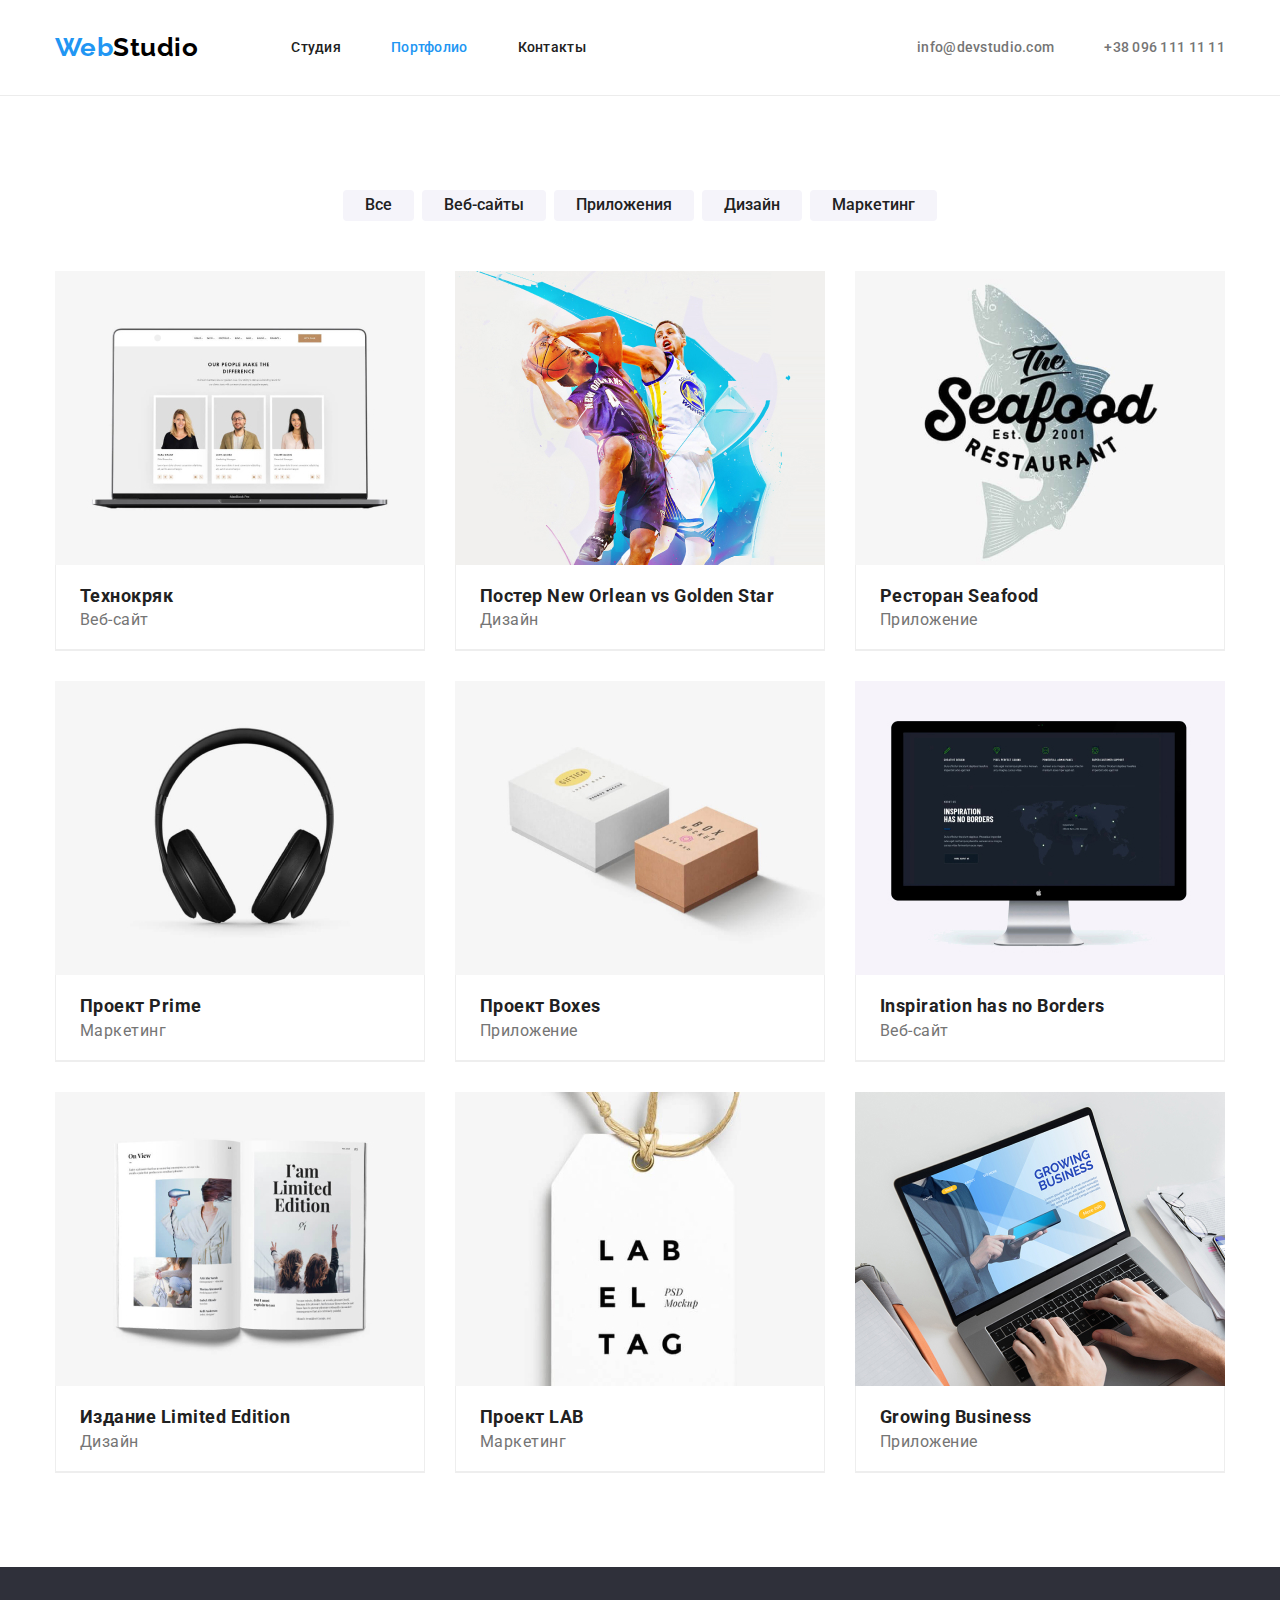
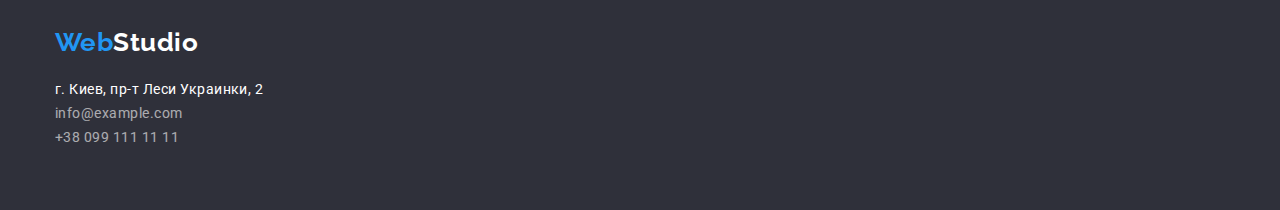
==== portfolio.html @ 5f42cff3 "Initial commit" ====
<!DOCTYPE html>
<html lang="en">
  <head>
    <meta charset="UTF-8" />
    <meta http-equiv="X-UA-Compatible" content="IE=edge" />
    <meta name="viewport" content="width=device-width, initial-scale=1.0" />

    <title>Студия</title>

    <link rel="preconnect" href="https://fonts.googleapis.com" />
    <link rel="preconnect" href="https://fonts.gstatic.com" crossorigin />
    <link
      href="https://fonts.googleapis.com/css2?family=Montserrat+Alternates:ital,wght@0,400;1,700&family=Raleway:wght@700&family=Roboto:wght@400;500;700;900&display=swap"
      rel="stylesheet"
    />

    <link rel="stylesheet" href="./style.css" />

    <link
      rel="stylesheet"
      href="https://cdnjs.cloudflare.com/ajax/libs/modern-normalize/1.1.0/modern-normalize.min.css"
    />

    <link rel="stylesheet" href="./css/style.css" />
  </head>

  <body>
    <header class="navigation">
      <div class="container logo-container">
        <a href="#" class="logo"><span class="text-blue">Web</span>Studio</a>
        <nav class="site-nav">
          <ul class="nav-list">
            <li class="nav-item">
              <a class="nav-link" href="./index.html">Студия</a>
            </li>
            <li class="nav-item">
              <a class="nav-link current" href="./portfolio.html">Портфолио</a>
            </li>
            <li class="nav-item">
              <a href="#" class="nav-link">Контакты</a>
            </li>
          </ul>
        </nav>
        <ul class="contact-list">
          <li class="contact-item space">
            <a class="nav-contact" href="mailto:info@devstudio.com"
              >info@devstudio.com</a
            >
          </li>
          <li class="contact-item">
            <a class="nav-contact" href="tel:+380961111111"
              >+38 096 111 11 11</a
            >
          </li>
        </ul>
      </div>
    </header>

    <main>
      <section class="filter section">
        <div class="container">
          <ul class="filter-menu">
            <li class="menu-item">
              <button type="button" class="button-filter">Все</button>
            </li>
            <li class="menu-item">
              <button type="button" class="button-filter">Веб-сайты</button>
            </li>
            <li class="menu-item">
              <button type="button" class="button-filter">Приложения</button>
            </li>
            <li class="menu-item">
              <button type="button" class="button-filter">Дизайн</button>
            </li>
            <li class="menu-item">
              <button type="button" class="button-filter">Маркетинг</button>
            </li>
          </ul>
          <ul class="works">
            <li class="works-item">
              <a href="#">
                <img
                  class="works-picture"
                  src="./images/project1.jpg"
                  width="370"
                  alt="Проект_1"
                />
                <div class="text-wrap">
                  <h2 class="works-title">Технокряк</h2>
                  <p class="works-text">Веб-сайт</p>
                </div>
              </a>
            </li>
            <li class="works-item">
              <a href="#">
                <img
                  class="works-picture"
                  src="./images/project2.jpg"
                  width="370"
                  alt="Проект_2"
                />
                <div class="text-wrap">
                  <h2 class="works-title">
                    Постер <span lang="en">New Orlean vs Golden Star</span>
                  </h2>
                  <p class="works-text">Дизайн</p>
                </div>
              </a>
            </li>
            <li class="works-item">
              <a href="#">
                <img
                  class="works-picture"
                  src="./images/project3.jpg"
                  width="370"
                  alt="Проект_3"
                />
                <div class="text-wrap">
                  <h2 class="works-title">
                    Ресторан <span lang="en">Seafood</span>
                  </h2>
                  <p class="works-text">Приложение</p>
                </div>
              </a>
            </li>
            <li class="works-item">
              <a href="#">
                <img
                  class="works-picture"
                  class="works-picture"
                  src="./images/project4.jpg"
                  width="370"
                  alt="Проект_4"
                />
                <div class="text-wrap">
                  <h2 class="works-title">
                    Проект <span lang="en">Prime</span>
                  </h2>
                  <p class="works-text">Маркетинг</p>
                </div>
              </a>
            </li>
            <li class="works-item">
              <a href="#">
                <img
                  class="works-picture"
                  src="./images/project5.jpg"
                  width="370"
                  alt="Проект_5"
                />
                <div class="text-wrap">
                  <h2 class="works-title">
                    Проект <span lang="en">Boxes</span>
                  </h2>
                  <p class="works-text">Приложение</p>
                </div>
              </a>
            </li>
            <li class="works-item">
              <a href="#">
                <img
                  class="works-picture"
                  src="./images/project6.jpg"
                  width="370"
                  alt="Проект_6"
                />
                <div class="text-wrap">
                  <h2 class="works-title" lang="en">
                    Inspiration has no Borders
                  </h2>
                  <p class="works-text">Веб-сайт</p>
                </div>
              </a>
            </li>
            <li class="works-item">
              <a href="#">
                <img
                  class="works-picture"
                  src="./images/project7.jpg"
                  width="370"
                  alt="Проект_7"
                />
                <div class="text-wrap">
                  <h2 class="works-title">
                    Издание <span lang="en">Limited Edition</span>
                  </h2>
                  <p class="works-text">Дизайн</p>
                </div>
              </a>
            </li>
            <li class="works-item">
              <a href="#">
                <img
                  class="works-picture"
                  src="./images/project8.jpg"
                  width="370"
                  alt="Проект_8"
                />
                <div class="text-wrap">
                  <h2 class="works-title">Проект LAB</h2>
                  <p class="works-text">Маркетинг</p>
                </div>
              </a>
            </li>
            <li class="works-item">
              <a href="#">
                <img
                  class="works-picture"
                  src="./images/project9.jpg"
                  width="370"
                  alt="Проект_9"
                />
                <div class="text-wrap">
                  <h2 class="works-title" lang="en">Growing Business</h2>
                  <p class="works-text">Приложение</p>
                </div>
              </a>
            </li>
          </ul>
        </div>
      </section>
    </main>

    <footer class="footer">
      <div class="container">
        <a href="./index.html" class="logo"
          ><span class="text-blue">Web</span
          ><span class="text-white">Studio</span>
        </a>
        <address>
          <ul class="address-bottom">
            <li>
              <a
                href="https://www.google.com.ua/maps/place/%D0%B1%D1%83%D0%BB.+%D0%9B%D0%B5%D1%81%D0%B8+%D0%A3%D0%BA%D1%80%D0%B0%D0%B8%D0%BD%D0%BA%D0%B8,+2,+%D0%9A%D0%B8%D0%B5%D0%B2,+02000/@50.4380034,30.5231071,17z/data=!3m1!4b1!4m5!3m4!1s0x40d4cf01cf686589:0x1debb33ce8d40a66!8m2!3d50.4380034!4d30.5252958?hl=ru"
                class="link-address"
                >г. Киев, пр-т Леси Украинки, 2
              </a>
            </li>
            <li>
              <a href="mailto:info@example.com" class="link-contact"
                >info@example.com</a
              >
            </li>
            <li>
              <a href="tel:+380991111111" class="link-contact"
                >+38 099 111 11 11</a
              >
            </li>
          </ul>
        </address>
      </div>
    </footer>
  </body>
</html>
---- css/style.css ----
/*--Цвета текстов
212121 черный h3 
F5F4FA белый
757575 серый p
000000 черный
2196F3 голубой акцент
FFFFFF белый кнопки на стр портфолио и Hero
EEEEEE белый --*/

:root {
  --primary-text-color: #212121;
  --secondary-text-color: #757575;
  --accent-text-color-blue: #2196f3;
  --white-text-color: #ffffff;
  --accent-text-color-black: #000000;
  --background-color: #2f303a;
  --button-background: #f5f4fa;
  --border-color: #eee;
  --header-line-color: #ececec;

  --indent: 30px;
  --items: 4;
}

/* Применить ко всему документу если нет  normalize
*,
*::before,
*::after {
  box-sizing: border-box;
} */
.container {
  width: 1200px;
  padding: 0 15px;
  margin-left: auto;
  margin-right: auto;
  /* outline: 1px red solid; */
}

ul {
  list-style: none;
}

a {
  text-decoration: none;
  font-style: normal;
}

ul,
h1,
h2,
h3,
h4,
p {
  margin-top: 0;
  margin-bottom: 0;
  padding: 0;
  list-style: none;
}
body {
  font-family: Roboto, sans-serif;
  font-style: normal;
  font-weight: 700;
  font-size: 16px;
  letter-spacing: 0.03em;
  color: var(--primary-text-color);
  line-height: 1.2;
  background-color: var(--white-text-color);
}
.section {
  padding-bottom: 94px;
  padding-top: 94px;
}
/* Данна властивість задається через универсальним се */
/* h2 .container {
  box-sizing: border-box;
} */

.logo {
  font-family: Raleway;
  font-style: normal;
  font-size: 26px;
  color: var(--accent-text-color-black);
}
.text-blue {
  color: var(--accent-text-color-blue);
}

.navigation {
  border-bottom: 1px solid var(--header-line-color);
  background-color: var(--white-text-color);
}
.logo-container {
  display: flex;
  align-items: center;
  padding-bottom: 32px;
  padding-top: 32px;
}

.site-nav {
  margin-left: 93px;
}
.nav-list {
  display: flex;
  align-items: center;
}
.nav-item .current {
  color: var(--accent-text-color-blue);
}

.nav-item,
.contact-item {
  margin-right: 50px;
}

.nav-item:last-child,
.contact-item:last-child {
  margin-right: 0px;
}

.nav-link {
  color: var(--primary-text-color);
  font-weight: 500;
  font-size: 14px;
  letter-spacing: 0.02em;
  display: block;
}

.nav-contact {
  color: var(--secondary-text-color);
  font-weight: 500;
  font-size: 14px;
  letter-spacing: 0.02em;
  display: block;
}
.contact-list {
  display: flex;
  align-items: center;
  margin-left: auto;
}

.nav-link:hover,
.nav-link:focus,
.nav-link:focus,
.nav-contact:hover,
.nav-contact:active,
.nav-contact:focus {
  color: var(--accent-text-color-blue);
}
/* Секция Hero  */
.hero {
  background-color: var(--background-color);
  padding-top: 200px;
  padding-bottom: 200px;
}
.hero-container {
  text-align: center;
}

.hero-title {
  display: inline-block;
  width: 696px;
  color: var(--white-text-color);
  margin-bottom: 30px;
  font-weight: 900;
  font-size: 44px;
  line-height: 1.5;
  letter-spacing: 0.06em;
  text-transform: uppercase;
}

.button-service {
  width: 200px;
  height: 50px;
  line-height: 2;
  color: var(--white-text-color);
  background-color: var(--accent-text-color-blue);
  font-size: 16px;
  cursor: pointer;
  display: block;
  margin-left: auto;
  margin-right: auto;
}

.visually-hidden {
  position: absolute;
  white-space: nowrap;
  width: 1px;
  height: 1px;
  overflow: hidden;
  border: 0;
  padding: 0;
  clip: rect(0 0 0 0);
  clip-path: inset(50%);
  margin: -1px;
}
.features {
  padding-bottom: 0px;
}

.features-list {
  display: flex;
}
.features-item {
  flex-basis: calc(
    (100% - (var(--indent) * (var(--items) - 1))) / var(--items)
  );
}
.features-item:not(:last-child) {
  margin-right: 30px;
}
.features-title {
  text-transform: uppercase;
  font-size: 14px;
  color: var(--primary-text-color);
  line-height: 1.7;
  margin-bottom: 10px;
}
.features-text {
  font-size: 14px;
  font-weight: 400;
  line-height: 1.7;
  color: var(--secondary-text-color);
}
.activities {
  padding-left: 0px;
  padding-right: 0px;
  --items: 3;
}
.activities-title,
.team-title {
  font-size: 36px;
  text-align: center;
  margin-bottom: 50px;
}

.activities-images {
  display: flex;
  align-items: center;
}
.activities-item {
  flex-basis: calc(
    (100% - (var(--indent) * (var(--items) - 1))) / var(--items)
  );
}
.activities-item:not(:last-child) {
  margin-right: 30px;
}
.activities-picture,
.staff-picture,
.works-picture {
  display: block;
}
.team {
  background-color: var(--button-background);
}
.staff {
  display: flex;
  align-items: center;
}
.staff-item:not(:last-child) {
  margin-right: 30px;
  flex-basis: calc(
    (100% - (var(--indent) * (var(--items) - 1))) / var(--items)
  );
}
.staff-item {
  background-color: var(--white-text-color);
}

.staff-nick {
  font-family: Roboto, sans-serif;
  font-weight: 500;
  font-size: 16px;
  margin-bottom: 10px;
}

.staff p {
  font-weight: 400;
  color: var(--secondary-text-color);
}

.staff-name {
  text-align: center;
  padding: 30px;
}
.footer {
  background-color: var(--background-color);
  padding-top: 60px;
  padding-bottom: 60px;
}

.footer .logo .text-white {
  color: var(--white-text-color);
}

.link-address,
.link-contact {
  font-size: 14px;
  font-weight: 400;
  color: var(--white-text-color);
  line-height: 1.7;
}

.link-contact {
  opacity: 0.6;
}
.filter-menu {
  display: flex;
  justify-content: center;
  margin-bottom: 50px;
}
.menu-item {
  margin-left: 8px;
}
.menu-item:first-child {
  margin-left: 0;
}

.button-filter {
  font-weight: 500;
  font-family: Roboto, sans-serif;
  font-style: normal;
  font-size: 16px;
  color: var(--primary-text-color);
  cursor: pointer;
  text-align: center;
  border: none;
  outline: none;
  background: var(--button-background);
  padding: 6px 22px 6px 22px;
  border-radius: 4px;
}

.button-filter:hover,
.button-filter:focus,
.button-filter:active {
  color: var(--white-text-color);
  background-color: var(--accent-text-color-blue);
}
.works {
  display: flex;
  align-items: center;
  flex-wrap: wrap;
  margin-top: -30px;
  margin-right: -30px;
}

.works-item {
  flex-basis: calc((100% - 30px * 3) / 3);
  margin-right: 30px;
  margin-top: 30px;
}
/* 
.works-item:nth-child(3n) {
  margin-right: -30px;
} */

.works-title {
  font-family: Roboto, sans-serif;
  font-style: normal;
  font-size: 18px;
  color: var(--primary-text-color);
  margin-bottom: 4px;
}

.works-text {
  font-family: Roboto, sans-serif;
  font-style: normal;
  font-size: 16px;
  font-weight: 400;
  color: var(--secondary-text-color);
}
.text-wrap {
  padding-left: 24px;
  padding-right: 24px;
  padding-top: 20px;
  padding-bottom: 20px;
  border-bottom: 2px var(--border-color) solid;
  border-left: 1px var(--border-color) solid;
  border-right: 1px var(--border-color) solid;
}
.filter.section {
  padding-bottom: 94px;
}
.footer .logo {
  margin-bottom: 20px;
  display: inline-block;
  margin-right: 0;
}
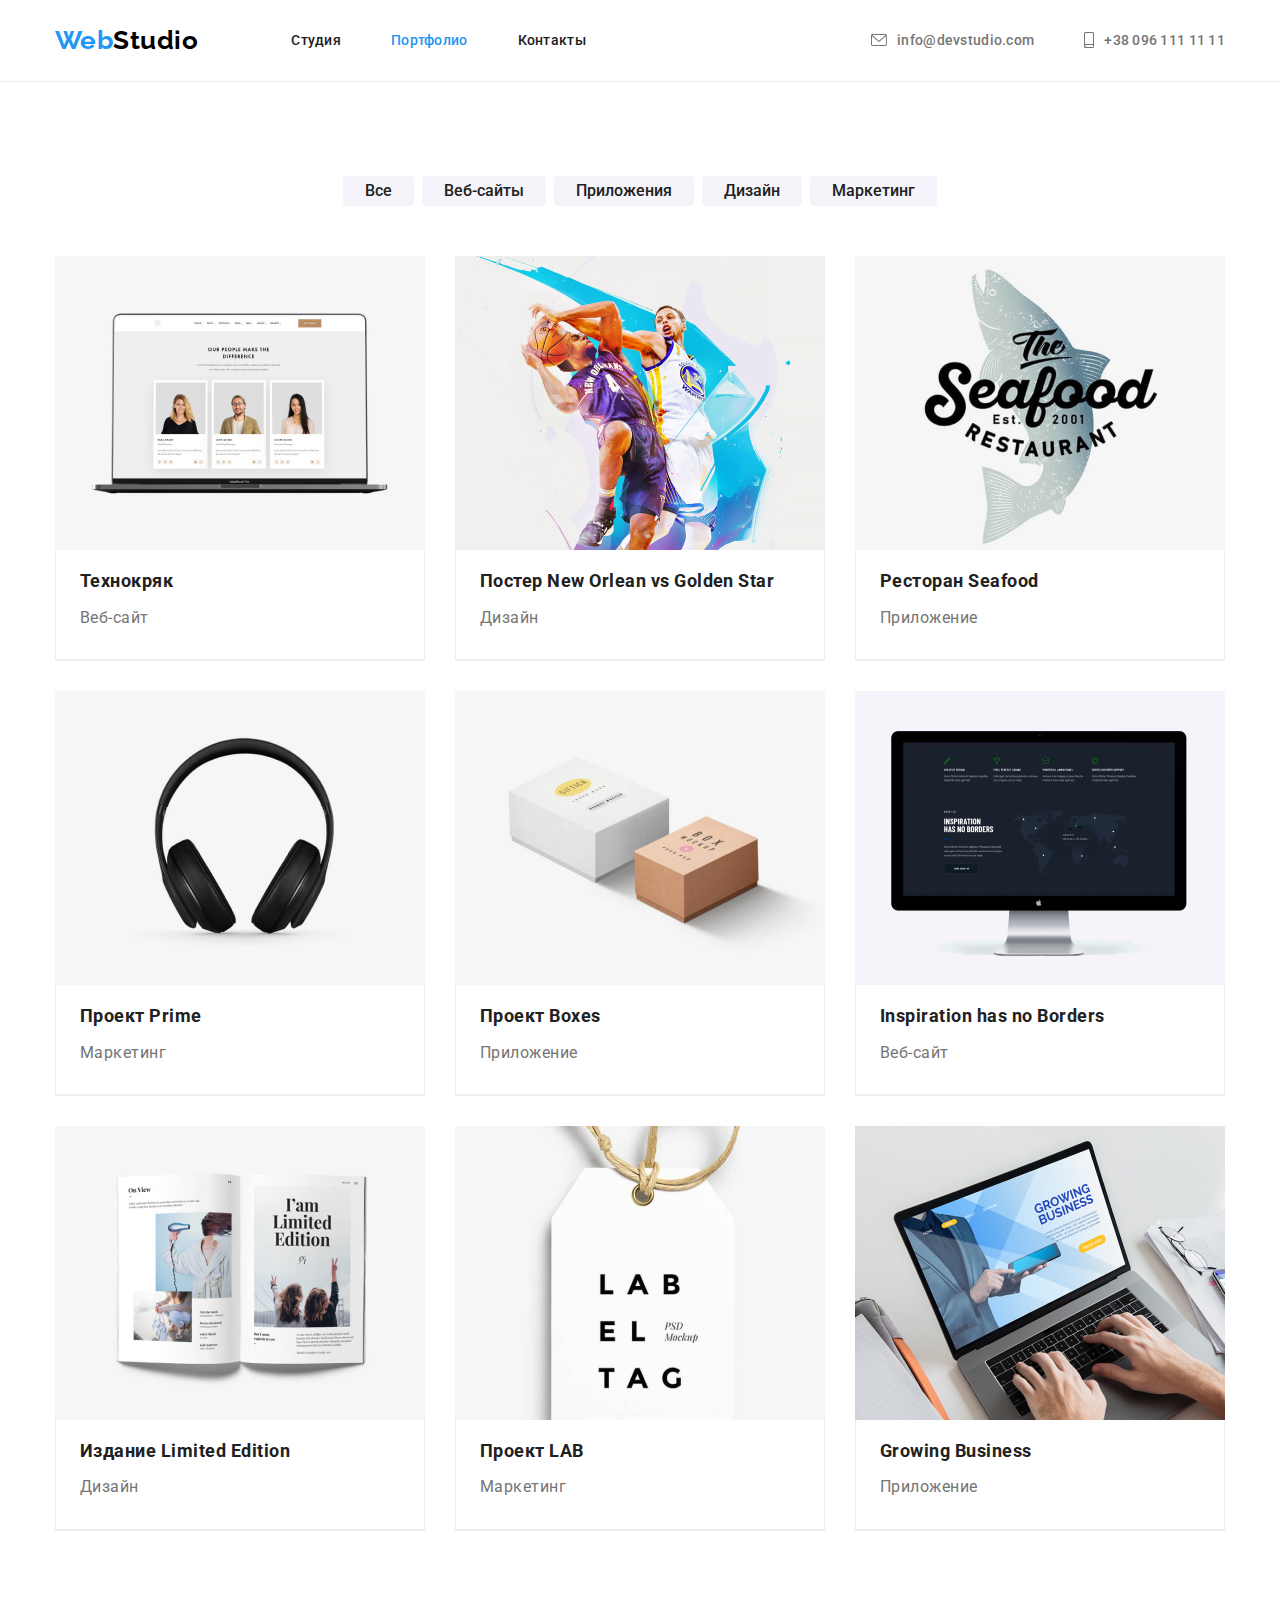
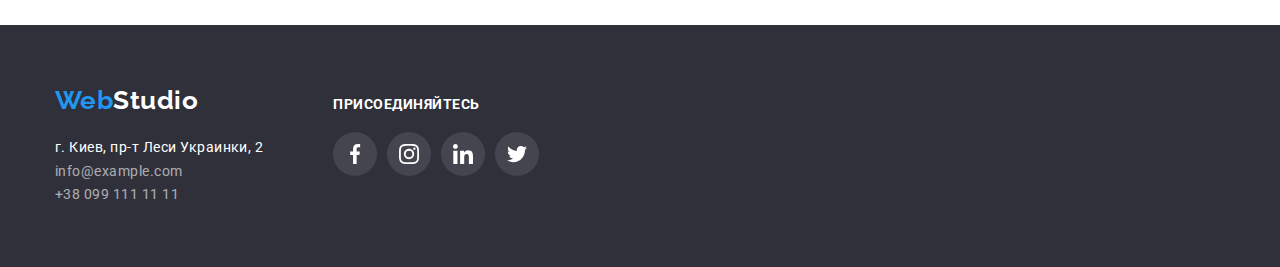
==== commit eb4c19be: "initial correction" ====
--- a/portfolio.html
+++ b/portfolio.html
@@ -13,8 +13,6 @@
       href="https://fonts.googleapis.com/css2?family=Montserrat+Alternates:ital,wght@0,400;1,700&family=Raleway:wght@700&family=Roboto:wght@400;500;700;900&display=swap"
       rel="stylesheet"
     />
-
-    <link rel="stylesheet" href="./style.css" />
 
     <link
       rel="stylesheet"
@@ -41,15 +39,22 @@
             </li>
           </ul>
         </nav>
+
         <ul class="contact-list">
-          <li class="contact-item space">
+          <li class="contact-item">
             <a class="nav-contact" href="mailto:info@devstudio.com"
-              >info@devstudio.com</a
+              ><svg class="contact-icons" width="16" height="16">
+                <use href="./images/icons.svg#envelope"></use>
+              </svg>
+              info@devstudio.com</a
             >
           </li>
           <li class="contact-item">
             <a class="nav-contact" href="tel:+380961111111"
-              >+38 096 111 11 11</a
+              ><svg class="contact-icons" width="10" height="16">
+                <use href="./images/icons.svg#smartphone"></use>
+              </svg>
+              +38 096 111 11 11</a
             >
           </li>
         </ul>
@@ -78,10 +83,10 @@
           </ul>
           <ul class="works">
             <li class="works-item">
-              <a href="#">
-                <img
-                  class="works-picture"
-                  src="./images/project1.jpg"
+              <a class="works-link" href="#">
+                <img
+                  class="works-picture"
+                  src="./images/Filter/project1.jpg"
                   width="370"
                   alt="Проект_1"
                 />
@@ -92,10 +97,10 @@
               </a>
             </li>
             <li class="works-item">
-              <a href="#">
-                <img
-                  class="works-picture"
-                  src="./images/project2.jpg"
+              <a class="works-link" href="#">
+                <img
+                  class="works-picture"
+                  src="./images/Filter/project2.jpg"
                   width="370"
                   alt="Проект_2"
                 />
@@ -108,10 +113,10 @@
               </a>
             </li>
             <li class="works-item">
-              <a href="#">
-                <img
-                  class="works-picture"
-                  src="./images/project3.jpg"
+              <a class="works-link" href="#">
+                <img
+                  class="works-picture"
+                  src="./images/Filter/project3.jpg"
                   width="370"
                   alt="Проект_3"
                 />
@@ -124,11 +129,10 @@
               </a>
             </li>
             <li class="works-item">
-              <a href="#">
-                <img
-                  class="works-picture"
-                  class="works-picture"
-                  src="./images/project4.jpg"
+              <a class="works-link" href="#">
+                <img
+                  class="works-picture"
+                  src="./images/Filter/project4.jpg"
                   width="370"
                   alt="Проект_4"
                 />
@@ -141,10 +145,10 @@
               </a>
             </li>
             <li class="works-item">
-              <a href="#">
-                <img
-                  class="works-picture"
-                  src="./images/project5.jpg"
+              <a class="works-link" href="#">
+                <img
+                  class="works-picture"
+                  src="./images/Filter/project5.jpg"
                   width="370"
                   alt="Проект_5"
                 />
@@ -157,10 +161,10 @@
               </a>
             </li>
             <li class="works-item">
-              <a href="#">
-                <img
-                  class="works-picture"
-                  src="./images/project6.jpg"
+              <a class="works-link" href="#">
+                <img
+                  class="works-picture"
+                  src="./images/Filter/project6.jpg"
                   width="370"
                   alt="Проект_6"
                 />
@@ -173,10 +177,10 @@
               </a>
             </li>
             <li class="works-item">
-              <a href="#">
-                <img
-                  class="works-picture"
-                  src="./images/project7.jpg"
+              <a class="works-link" href="#">
+                <img
+                  class="works-picture"
+                  src="./images/Filter/project7.jpg"
                   width="370"
                   alt="Проект_7"
                 />
@@ -189,10 +193,10 @@
               </a>
             </li>
             <li class="works-item">
-              <a href="#">
-                <img
-                  class="works-picture"
-                  src="./images/project8.jpg"
+              <a class="works-link" href="#">
+                <img
+                  class="works-picture"
+                  src="./images/Filter/project8.jpg"
                   width="370"
                   alt="Проект_8"
                 />
@@ -203,10 +207,10 @@
               </a>
             </li>
             <li class="works-item">
-              <a href="#">
-                <img
-                  class="works-picture"
-                  src="./images/project9.jpg"
+              <a class="works-link" href="#">
+                <img
+                  class="works-picture"
+                  src="./images/Filter/project9.jpg"
                   width="370"
                   alt="Проект_9"
                 />
@@ -222,32 +226,68 @@
     </main>
 
     <footer class="footer">
-      <div class="container">
-        <a href="./index.html" class="logo"
-          ><span class="text-blue">Web</span
-          ><span class="text-white">Studio</span>
-        </a>
-        <address>
-          <ul class="address-bottom">
-            <li>
-              <a
-                href="https://www.google.com.ua/maps/place/%D0%B1%D1%83%D0%BB.+%D0%9B%D0%B5%D1%81%D0%B8+%D0%A3%D0%BA%D1%80%D0%B0%D0%B8%D0%BD%D0%BA%D0%B8,+2,+%D0%9A%D0%B8%D0%B5%D0%B2,+02000/@50.4380034,30.5231071,17z/data=!3m1!4b1!4m5!3m4!1s0x40d4cf01cf686589:0x1debb33ce8d40a66!8m2!3d50.4380034!4d30.5252958?hl=ru"
-                class="link-address"
-                >г. Киев, пр-т Леси Украинки, 2
-              </a>
-            </li>
-            <li>
-              <a href="mailto:info@example.com" class="link-contact"
-                >info@example.com</a
-              >
-            </li>
-            <li>
-              <a href="tel:+380991111111" class="link-contact"
-                >+38 099 111 11 11</a
-              >
-            </li>
-          </ul>
-        </address>
+      <div class="container footer-flex">
+        <div class="footer-left">
+          <a href="./index.html" class="logo"
+            ><span class="text-blue">Web</span
+            ><span class="text-white">Studio</span>
+          </a>
+          <address>
+            <ul class="address-bottom">
+              <li>
+                <a
+                  href="https://www.google.com.ua/maps/place/%D0%B1%D1%83%D0%BB.+%D0%9B%D0%B5%D1%81%D0%B8+%D0%A3%D0%BA%D1%80%D0%B0%D0%B8%D0%BD%D0%BA%D0%B8,+2,+%D0%9A%D0%B8%D0%B5%D0%B2,+02000/@50.4380034,30.5231071,17z/data=!3m1!4b1!4m5!3m4!1s0x40d4cf01cf686589:0x1debb33ce8d40a66!8m2!3d50.4380034!4d30.5252958?hl=ru"
+                  class="link-address"
+                  >г. Киев, пр-т Леси Украинки, 2
+                </a>
+              </li>
+              <li>
+                <a href="mailto:info@example.com" class="link-contact"
+                  >info@example.com</a
+                >
+              </li>
+              <li>
+                <a href="tel:+38 099 111 11 11" class="link-contact"
+                  >+38 099 111 11 11</a
+                >
+              </li>
+            </ul>
+          </address>
+        </div>
+
+        <div class="footer-right">
+          <h2 class="right-title">ПРИСОЕДИНЯЙТЕСЬ</h2>
+          <ul class="right-group">
+            <li class="right-list">
+              <a class="right-link" href="">
+                <svg class="footer-icons" width="20" height="20">
+                  <use href="./images/icons.svg#facebook-1"></use>
+                </svg>
+              </a>
+            </li>
+            <li class="right-list">
+              <a class="right-link" href="">
+                <svg class="footer-icons" width="20" height="20">
+                  <use href="./images/icons.svg#instagram-2"></use>
+                </svg>
+              </a>
+            </li>
+            <li class="right-list">
+              <a class="right-link" href="">
+                <svg class="footer-icons" width="20" height="20">
+                  <use href="./images/icons.svg#linkedin-1"></use>
+                </svg>
+              </a>
+            </li>
+            <li class="right-list">
+              <a class="right-link" href="">
+                <svg class="footer-icons" width="20" height="20">
+                  <use href="./images/icons.svg#twitter-1"></use>
+                </svg>
+              </a>
+            </li>
+          </ul>
+        </div>
       </div>
     </footer>
   </body>
--- a/css/style.css
+++ b/css/style.css
@@ -17,7 +17,9 @@
   --button-background: #f5f4fa;
   --border-color: #eee;
   --header-line-color: #ececec;
-
+  --clients-icon-color: #afb1b8;
+  --gradient-color: rgba(47, 48, 58, 0.4);
+  --icon-background: rgba(255, 255, 255, 0.1);
   --indent: 30px;
   --items: 4;
 }
@@ -92,8 +94,6 @@
 .logo-container {
   display: flex;
   align-items: center;
-  padding-bottom: 32px;
-  padding-top: 32px;
 }
 
 .site-nav {
@@ -123,19 +123,35 @@
   font-size: 14px;
   letter-spacing: 0.02em;
   display: block;
+  padding-bottom: 32px;
+  padding-top: 32px;
 }
 
 .nav-contact {
+  display: flex;
   color: var(--secondary-text-color);
   font-weight: 500;
   font-size: 14px;
   letter-spacing: 0.02em;
-  display: block;
-}
+  padding-bottom: 32px;
+  padding-top: 32px;
+}
+
+.nav-contact:hover .contact-icons,
+.nav-contact:focus .contact-icons {
+  fill: var(--accent-text-color-blue);
+}
+
 .contact-list {
   display: flex;
   align-items: center;
+  justify-content: center;
   margin-left: auto;
+}
+.contact-icons {
+  display: block;
+  margin-right: 10px;
+  fill: var(--secondary-text-color);
 }
 
 .nav-link:hover,
@@ -149,6 +165,16 @@
 /* Секция Hero  */
 .hero {
   background-color: var(--background-color);
+  background-image: linear-gradient(
+      to top,
+      var(--gradient-color),
+      var(--gradient-color)
+    ),
+    url(../images/people.jpg);
+  max-width: 1600px;
+  margin: 0 auto;
+  background-size: cover;
+  background-repeat: no-repeat;
   padding-top: 200px;
   padding-bottom: 200px;
 }
@@ -179,6 +205,8 @@
   display: block;
   margin-left: auto;
   margin-right: auto;
+  border-radius: 4px;
+  border-color: var(--accent-text-color-blue);
 }
 
 .visually-hidden {
@@ -196,7 +224,18 @@
 .features {
   padding-bottom: 0px;
 }
-
+.icon-holder {
+  background-color: var(--button-background);
+  padding-top: 25px;
+  padding-bottom: 25px;
+  margin-bottom: 30px;
+}
+.features-icons {
+  fill: var(--primary-text-color);
+  display: block;
+  margin-left: auto;
+  margin-right: auto;
+}
 .features-list {
   display: flex;
 }
@@ -226,8 +265,10 @@
   padding-right: 0px;
   --items: 3;
 }
+
 .activities-title,
-.team-title {
+.team-title,
+.clients-title {
   font-size: 36px;
   text-align: center;
   margin-bottom: 50px;
@@ -265,6 +306,10 @@
 }
 .staff-item {
   background-color: var(--white-text-color);
+  width: 270px;
+  box-shadow: 0px 1px 3px rgba(0, 0, 0, 0.12), 0px 1px 1px rgba(0, 0, 0, 0.14),
+    0px 2px 1px rgba(0, 0, 0, 0.2);
+  border-radius: 0px 0px 4px 4px;
 }
 
 .staff-nick {
@@ -281,8 +326,85 @@
 
 .staff-name {
   text-align: center;
-  padding: 30px;
-}
+  padding: 30px 10px;
+}
+.social-group {
+  display: flex;
+  align-items: center;
+  margin-top: 16px;
+  justify-content: center;
+}
+.social-list {
+  margin: 2 px;
+}
+.social-link {
+  width: 44px;
+  height: 44px;
+  display: flex;
+  align-items: center;
+  justify-content: center;
+  border-radius: 50%;
+  background-color: var(--icon-background);
+  margin-right: 10px;
+}
+/* box-shadow: 10px 0 10px -5px rgba(0, 0, 0, 0.3);
+ } */
+
+.social-icons {
+  fill: var(--clients-icon-color);
+}
+.social-link:hover .social-icons,
+.social-link:focus .social-icons {
+  fill: var(--white-text-color);
+}
+.social-link:hover,
+.social-link:focus {
+  background-color: var(--accent-text-color-blue);
+}
+.clients-list {
+  display: flex;
+  align-items: center;
+  justify-content: center;
+  margin-right: 0px;
+}
+.clients-item:last-child {
+  margin-right: 0px;
+}
+
+.clients-item {
+  display: flex;
+  margin-right: 30px;
+  width: 170px;
+  height: 92px;
+  justify-content: center;
+  align-items: center;
+  border-radius: 4px;
+  border: 1px var(--clients-icon-color) solid;
+}
+.clients-link {
+  width: 100%;
+  height: 100%;
+  padding-top: 16px;
+  padding-bottom: 16px;
+}
+
+.clients-icons {
+  fill: var(--clients-icon-color);
+  display: block;
+  margin-left: auto;
+  margin-right: auto;
+}
+
+.clients-item:hover .clients-icons,
+.clients-item:focus .clients-icons {
+  fill: var(--accent-text-color-blue);
+}
+
+.clients-item:hover,
+.clients-item:focus {
+  border-color: var(--accent-text-color-blue);
+}
+
 .footer {
   background-color: var(--background-color);
   padding-top: 60px;
@@ -291,6 +413,53 @@
 
 .footer .logo .text-white {
   color: var(--white-text-color);
+}
+
+.footer .logo {
+  margin-bottom: 20px;
+  display: inline-block;
+  margin-right: 0;
+}
+
+.footer-flex {
+  display: flex;
+  align-items: baseline;
+}
+
+.footer-right {
+  margin-left: 70px;
+}
+.right-title {
+  font-size: 14px;
+  text-transform: uppercase;
+  margin-bottom: 20px;
+  color: var(--white-text-color);
+}
+.right-group {
+  display: flex;
+  align-items: center;
+  margin-right: 10px;
+}
+.right-link {
+  width: 44px;
+  height: 44px;
+  display: flex;
+  align-items: center;
+  justify-content: center;
+  border-radius: 50%;
+  background-color: var(--icon-background);
+  margin-right: 10px;
+}
+.right-group:last-child {
+  margin-right: 0px;
+}
+
+.footer-icons {
+  fill: var(--white-text-color);
+}
+.right-link:hover,
+.right-link:focus {
+  background-color: var(--accent-text-color-blue);
 }
 
 .link-address,
@@ -349,27 +518,37 @@
   flex-basis: calc((100% - 30px * 3) / 3);
   margin-right: 30px;
   margin-top: 30px;
+  background: #ffffff;
 }
 /* 
 .works-item:nth-child(3n) {
   margin-right: -30px;
 } */
 
+.works-link {
+  display: block;
+}
+
+.works-link:hover,
+.works-link:focus {
+  box-shadow: 0px 1px 1px rgba(0, 0, 0, 0.12), 0px 4px 4px rgba(0, 0, 0, 0.06),
+    1px 4px 6px rgba(0, 0, 0, 0.16);
+}
+
 .works-title {
-  font-family: Roboto, sans-serif;
-  font-style: normal;
   font-size: 18px;
   color: var(--primary-text-color);
   margin-bottom: 4px;
+  font-weight: 700;
 }
 
 .works-text {
-  font-family: Roboto, sans-serif;
-  font-style: normal;
   font-size: 16px;
   font-weight: 400;
   color: var(--secondary-text-color);
-}
+  line-height: 2.7;
+}
+
 .text-wrap {
   padding-left: 24px;
   padding-right: 24px;
@@ -379,11 +558,7 @@
   border-left: 1px var(--border-color) solid;
   border-right: 1px var(--border-color) solid;
 }
+
 .filter.section {
   padding-bottom: 94px;
 }
-.footer .logo {
-  margin-bottom: 20px;
-  display: inline-block;
-  margin-right: 0;
-}
